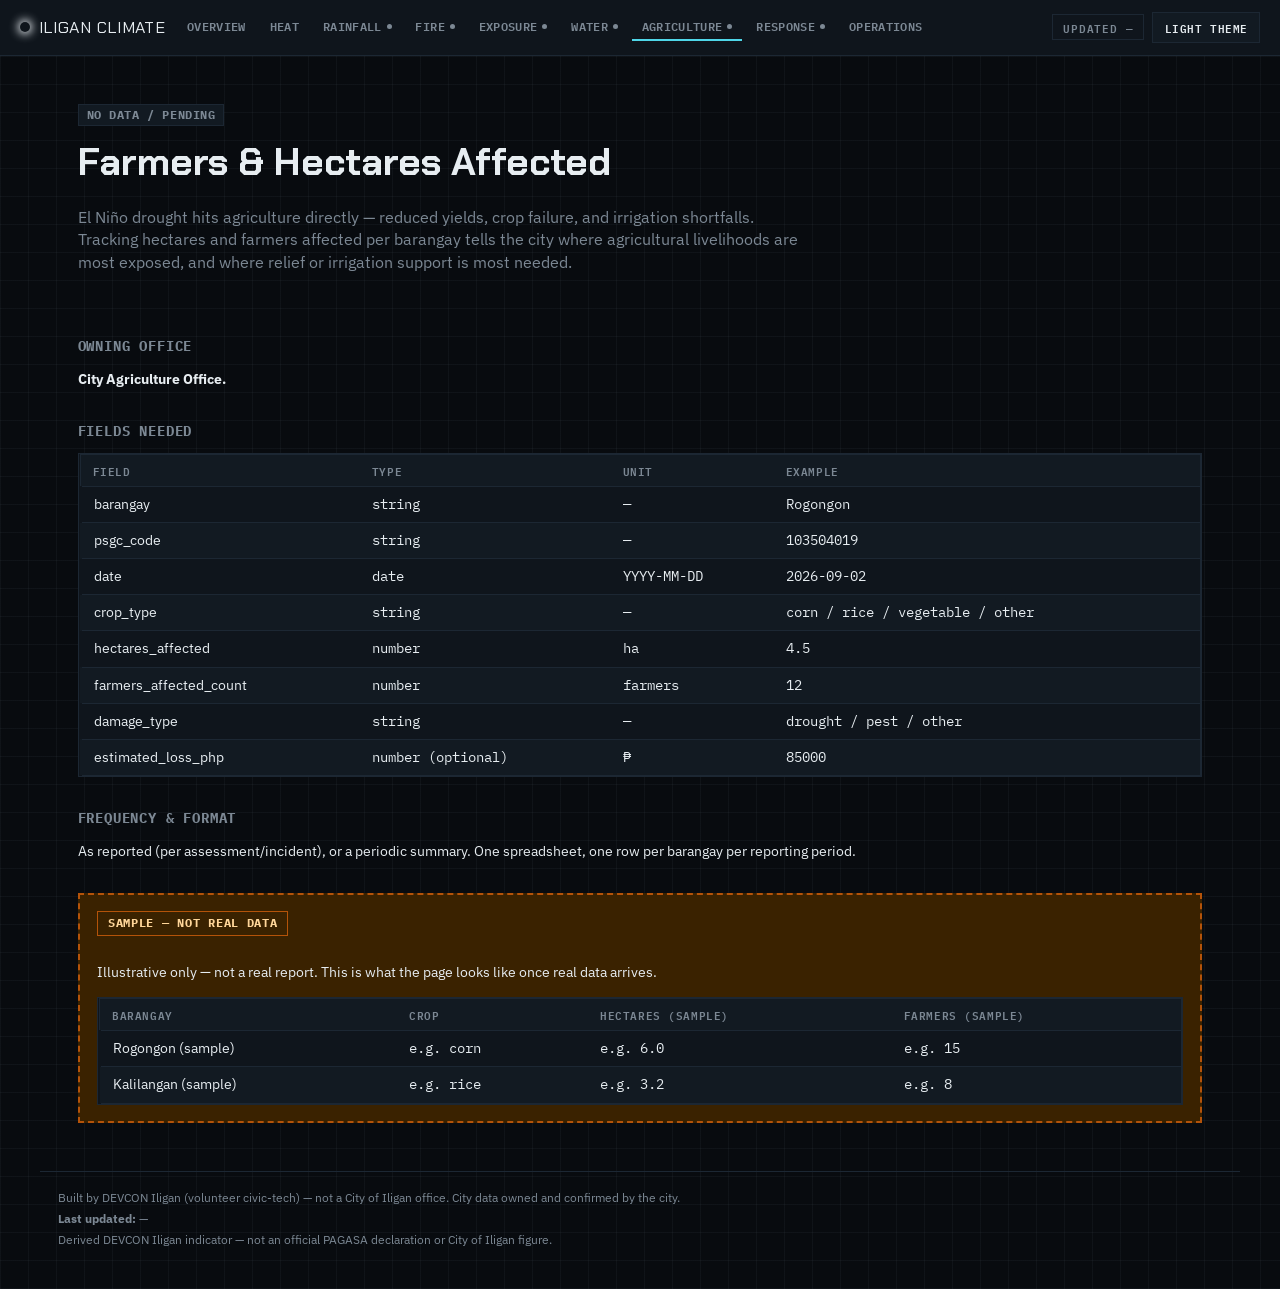
==== src/agri.html @ 676a400f "feat: hub-and-spoke pages, pending pages double as data requests Split the single-page dashboard int" ====
<!DOCTYPE html>
<html lang="en">
<head>
<meta charset="UTF-8">
<meta name="viewport" content="width=device-width, initial-scale=1">
<title>Iligan Farmers &amp; Hectares Affected</title>
<link rel="preconnect" href="https://fonts.googleapis.com">
<link rel="preconnect" href="https://fonts.gstatic.com" crossorigin>
<link href="https://fonts.googleapis.com/css2?family=Chakra+Petch:wght@500;600;700&family=IBM+Plex+Mono:wght@400;500;600&family=IBM+Plex+Sans:wght@400;500;600;700&display=swap" rel="stylesheet">
<link rel="stylesheet" href="styles.css">
</head>
<body>

<header class="landing-header">
  <div class="wordmark"><span class="wordmark-dot" id="wordmark-dot"></span>ILIGAN CLIMATE</div>
  <nav class="site-nav" id="site-nav" aria-label="Indicator pages"></nav>
  <div class="topbar-chips">
    <span class="chip chip-fresh" id="freshness-chip">UPDATED —</span>
    <button type="button" id="theme-toggle" class="icon-btn" aria-label="Switch color theme">
      <span id="theme-toggle-label">Light theme</span>
    </button>
  </div>
</header>

<main>
  <div class="container">

    <section class="pending-hero">
      <span class="pending-tag">NO DATA / PENDING</span>
      <h1>Farmers &amp; Hectares Affected</h1>
      <p>El Niño drought hits agriculture directly — reduced yields, crop failure, and irrigation shortfalls. Tracking hectares and farmers affected per barangay tells the city where agricultural livelihoods are most exposed, and where relief or irrigation support is most needed.</p>
    </section>

    <section class="data-request-section">
      <h2>Owning Office</h2>
      <p><strong>City Agriculture Office.</strong></p>
    </section>

    <section class="data-request-section">
      <h2>Fields Needed</h2>
      <div class="table-wrap"><table class="field-table">
        <thead><tr><th>Field</th><th>Type</th><th>Unit</th><th>Example</th></tr></thead>
        <tbody>
          <tr><td>barangay</td><td>string</td><td>—</td><td>Rogongon</td></tr>
          <tr><td>psgc_code</td><td>string</td><td>—</td><td>103504019</td></tr>
          <tr><td>date</td><td>date</td><td>YYYY-MM-DD</td><td>2026-09-02</td></tr>
          <tr><td>crop_type</td><td>string</td><td>—</td><td>corn / rice / vegetable / other</td></tr>
          <tr><td>hectares_affected</td><td>number</td><td>ha</td><td>4.5</td></tr>
          <tr><td>farmers_affected_count</td><td>number</td><td>farmers</td><td>12</td></tr>
          <tr><td>damage_type</td><td>string</td><td>—</td><td>drought / pest / other</td></tr>
          <tr><td>estimated_loss_php</td><td>number (optional)</td><td>₱</td><td>85000</td></tr>
        </tbody>
      </table></div>
    </section>

    <section class="data-request-section">
      <h2>Frequency &amp; Format</h2>
      <p>As reported (per assessment/incident), or a periodic summary. One spreadsheet, one row per barangay per reporting period.</p>
    </section>

    <section class="data-request-section">
      <div class="sample-block">
        <span class="sample-banner">SAMPLE — NOT REAL DATA</span>
        <p>Illustrative only — not a real report. This is what the page looks like once real data arrives.</p>
        <div class="table-wrap"><table class="field-table">
          <thead><tr><th>Barangay</th><th>Crop</th><th>Hectares (sample)</th><th>Farmers (sample)</th></tr></thead>
          <tbody>
            <tr><td>Rogongon (sample)</td><td>e.g. corn</td><td>e.g. 6.0</td><td>e.g. 15</td></tr>
            <tr><td>Kalilangan (sample)</td><td>e.g. rice</td><td>e.g. 3.2</td><td>e.g. 8</td></tr>
          </tbody>
        </table></div>
      </div>
    </section>

  </div>
</main>

<footer>
  <div class="container" style="padding:0;">
    <p>Built by DEVCON Iligan (volunteer civic-tech) — not a City of Iligan office. City data owned and confirmed by the city.</p>
    <p><strong>Last updated:</strong> <span id="footer-updated">—</span></p>
    <p>Derived DEVCON Iligan indicator — not an official PAGASA declaration or City of Iligan figure.</p>
  </div>
</footer>

<script type="module">
  import { initPendingPage } from './js/pending-boot.js';
  initPendingPage('agri');
</script>

</body>
</html>
---- src/styles.css ----
/* ---------------------------------------------------------------------
   Design tokens. Dark is the authored default (:root). Light overrides
   apply under prefers-color-scheme AND via an explicit [data-theme]
   attribute the toggle button sets, so a manual choice always wins over
   the system preference in either direction.
   The heat band ramp is semantic and constant across both themes — it is
   never used for anything other than a heat index band. --accent (cyan)
   and --accent-amber are interface/peak colors, kept visually distinct
   from the band ramp so neither reads as a severity signal.
--------------------------------------------------------------------- */
:root {
  --bg: #080b0f;
  --surface: #0f151c;
  --surface-2: #121a22;
  --border: #1c2733;
  --text: #e7edf1;
  --text-muted: #7c8894;
  --accent: #4fd6e8;
  --accent-fg: #04141a;
  --accent-amber: #f0b429;
  --accent-amber-fg: #2b1900;
  --focus-ring: #6fe3f0;
  --grid-line: rgba(124, 136, 148, 0.07);

  --stale-bg: #3a2200;
  --stale-fg: #ffd699;
  --stale-border: #b45309;
  --fresh-fg: #7c8894;

  --band-caution-bg: #3e9c8f;
  --band-caution-fg: #04211b;
  --band-extreme-caution-bg: #e0a93b;
  --band-extreme-caution-fg: #3a2400;
  --band-danger-bg: #de6b3c;
  --band-danger-fg: #2a0e00;
  --band-extreme-danger-bg: #c2384a;
  --band-extreme-danger-fg: #ffffff;

  --font-ui: "IBM Plex Sans", -apple-system, "Segoe UI", Roboto, Helvetica, Arial, sans-serif;
  --font-mono: "IBM Plex Mono", "SFMono-Regular", Consolas, "Liberation Mono", Menlo, monospace;
  --font-display: "Chakra Petch", var(--font-ui);

  color-scheme: dark;
}

@media (prefers-color-scheme: light) {
  :root:not([data-theme="dark"]) {
    --bg: #eef2f4;
    --surface: #ffffff;
    --surface-2: #e6ebee;
    --border: #cad3d9;
    --text: #0d1418;
    --text-muted: #4c5860;
    --accent: #0a7a8c;
    --accent-fg: #ffffff;
    --accent-amber: #8a5a00;
    --accent-amber-fg: #ffffff;
    --focus-ring: #0a7a8c;
    --grid-line: rgba(12, 20, 24, 0.05);

    --stale-bg: #fff1d6;
    --stale-fg: #6b3d00;
    --stale-border: #b45309;
    --fresh-fg: #4c5860;

    color-scheme: light;
  }
}

:root[data-theme="light"] {
  --bg: #eef2f4;
  --surface: #ffffff;
  --surface-2: #e6ebee;
  --border: #cad3d9;
  --text: #0d1418;
  --text-muted: #4c5860;
  --accent: #0a7a8c;
  --accent-fg: #ffffff;
  --accent-amber: #8a5a00;
  --accent-amber-fg: #ffffff;
  --focus-ring: #0a7a8c;
  --grid-line: rgba(12, 20, 24, 0.05);

  --stale-bg: #fff1d6;
  --stale-fg: #6b3d00;
  --stale-border: #b45309;
  --fresh-fg: #4c5860;

  color-scheme: light;
}

:root[data-theme="dark"] {
  --bg: #080b0f;
  --surface: #0f151c;
  --surface-2: #121a22;
  --border: #1c2733;
  --text: #e7edf1;
  --text-muted: #7c8894;
  --accent: #4fd6e8;
  --accent-fg: #04141a;
  --accent-amber: #f0b429;
  --accent-amber-fg: #2b1900;
  --focus-ring: #6fe3f0;
  --grid-line: rgba(124, 136, 148, 0.07);

  --stale-bg: #3a2200;
  --stale-fg: #ffd699;
  --stale-border: #b45309;
  --fresh-fg: #7c8894;

  color-scheme: dark;
}

@media (prefers-reduced-motion: reduce) {
  *, *::before, *::after {
    animation-duration: 0.001ms !important;
    animation-iteration-count: 1 !important;
    transition-duration: 0.001ms !important;
    scroll-behavior: auto !important;
  }
}

* { box-sizing: border-box; }

html, body {
  overflow-x: hidden;
  max-width: 100%;
}

body {
  margin: 0;
  background:
    linear-gradient(var(--grid-line) 1px, transparent 1px),
    linear-gradient(90deg, var(--grid-line) 1px, transparent 1px),
    var(--bg);
  background-size: 28px 28px, 28px 28px, auto;
  color: var(--text);
  font-family: var(--font-ui);
  line-height: 1.4;
  font-size: 14px;
}

p, li { font-family: var(--font-ui); }

:focus-visible {
  outline: 2px solid var(--focus-ring);
  outline-offset: 2px;
}

.visually-hidden {
  position: absolute;
  width: 1px; height: 1px;
  overflow: hidden;
  clip: rect(0 0 0 0);
  white-space: nowrap;
}

/* ---------------------------------------------------------------------
   Corner-tick panel treatment — hairline rule + small L-brackets instead
   of a filled card border. Sharp corners throughout.
--------------------------------------------------------------------- */
.panel {
  position: relative;
  margin-bottom: 1.1rem;
  padding-top: 0.7rem;
  border-top: 1px solid var(--border);
}
.panel::before, .panel::after {
  content: '';
  position: absolute;
  top: -1px;
  width: 9px;
  height: 9px;
  border: 1px solid var(--accent);
  opacity: 0.5;
  pointer-events: none;
}
.panel::before { left: -1px; border-width: 1px 0 0 1px; }
.panel::after { right: -1px; border-width: 1px 1px 0 0; }

/* ---------------------------------------------------------------------
   Header
--------------------------------------------------------------------- */
.topbar {
  display: flex;
  flex-wrap: wrap;
  align-items: center;
  justify-content: space-between;
  gap: 0.6rem;
  background: var(--surface);
  border-bottom: 1px solid var(--border);
  padding: 0.65rem 1.1rem;
  position: sticky;
  top: 0;
  z-index: 30;
}

.brand {
  margin: 0;
  font-family: var(--font-mono);
  font-size: 0.95rem;
  font-weight: 600;
  letter-spacing: 0.02em;
  text-transform: uppercase;
}

.topbar-chips {
  display: flex;
  align-items: center;
  gap: 0.5rem;
  flex-wrap: wrap;
}

.chip {
  display: inline-flex;
  align-items: center;
  gap: 0.35rem;
  padding: 0.28rem 0.6rem;
  font-size: 0.68rem;
  font-weight: 600;
  letter-spacing: 0.08em;
  text-transform: uppercase;
  white-space: nowrap;
  font-family: var(--font-mono);
  border: 1px solid var(--border);
}

.chip-outline { background: transparent; color: var(--text-muted); }
.chip-fresh { background: transparent; color: var(--fresh-fg); }
.chip-stale { background: var(--stale-bg); border-color: var(--stale-border); color: var(--stale-fg); }

.chip-peak {
  background: transparent;
  border-color: var(--accent-amber);
  color: var(--accent-amber);
}
.chip-peak.is-passed { color: var(--text-muted); border-color: var(--border); }

.icon-btn {
  background: var(--surface-2);
  border: 1px solid var(--border);
  color: var(--text);
  padding: 0.3rem 0.7rem;
  font-family: var(--font-mono);
  font-size: 0.7rem;
  font-weight: 600;
  letter-spacing: 0.05em;
  text-transform: uppercase;
  cursor: pointer;
}
.icon-btn:hover { border-color: var(--accent); color: var(--accent); }

/* ---------------------------------------------------------------------
   Layout
--------------------------------------------------------------------- */
main {
  max-width: 1200px;
  margin: 0 auto;
  padding: 1rem 1.1rem;
}

/* The public landing page's <main id="app"> must NOT inherit the ops-view
   max-width above — its sections manage their own containment (.container
   for most content, deliberately unconstrained for the hero and map so
   they can go full-bleed). #app's ID specificity wins over the bare
   element selector regardless of source order. */
#app {
  max-width: none;
  margin: 0;
  padding: 0;
}

.panel-title {
  font-family: var(--font-mono);
  font-size: 0.75rem;
  text-transform: uppercase;
  letter-spacing: 0.08em;
  color: var(--text-muted);
  margin: 0 0 0.5rem;
  font-weight: 600;
}

.panel-subtitle {
  margin: -0.2rem 0 0.6rem;
  color: var(--text-muted);
  font-size: 0.82rem;
}

.panel-header-row {
  display: flex;
  align-items: baseline;
  justify-content: space-between;
  flex-wrap: wrap;
  gap: 0.5rem;
}

/* ---------------------------------------------------------------------
   ESG scorecard
--------------------------------------------------------------------- */
.scorecard {
  display: grid;
  grid-template-columns: repeat(auto-fit, minmax(250px, 1fr));
  gap: 0;
  border-left: 1px solid var(--border);
}

.tile {
  background: var(--surface);
  border-right: 1px solid var(--border);
  border-bottom: 1px solid var(--border);
  border-left: 2px solid var(--accent);
  padding: 0.85rem 0.95rem;
}
.tile.tile-pending { border-left-color: var(--border); }

.tile h3 {
  margin: 0 0 0.35rem;
  font-family: var(--font-mono);
  font-size: 0.78rem;
  text-transform: uppercase;
  letter-spacing: 0.06em;
  font-weight: 600;
  color: var(--text-muted);
}

.metric {
  font-family: var(--font-mono);
  font-variant-numeric: tabular-nums;
  font-size: 1.5rem;
  font-weight: 600;
  margin: 0.05rem 0;
}

.metric-detail {
  font-size: 0.78rem;
  color: var(--text-muted);
  margin-bottom: 0.4rem;
}

.pending-list {
  margin: 0.45rem 0 0;
  padding-left: 1rem;
  font-size: 0.8rem;
}
.pending-list li { margin-bottom: 0.5rem; }

.pending-tag {
  display: inline-block;
  background: var(--surface-2);
  color: var(--text-muted);
  border: 1px solid var(--border);
  padding: 0.03rem 0.35rem;
  font-weight: 700;
  font-size: 0.64rem;
  font-family: var(--font-mono);
  letter-spacing: 0.05em;
  text-transform: uppercase;
}

.owner { font-size: 0.74rem; color: var(--text-muted); }

/* ---------------------------------------------------------------------
   Hero
--------------------------------------------------------------------- */
.hero {
  background: var(--surface);
  border: 1px solid var(--border);
  padding: 0.9rem 1.1rem;
  display: flex;
  flex-wrap: wrap;
  align-items: center;
  gap: 1.3rem;
  box-shadow: 0 0 0 1px rgba(79, 214, 232, 0.08), 0 0 26px rgba(79, 214, 232, 0.07);
}

.hero-label {
  font-family: var(--font-mono);
  font-size: 0.66rem;
  text-transform: uppercase;
  letter-spacing: 0.08em;
  color: var(--text-muted);
  margin-bottom: 0.15rem;
}

.hero-names {
  font-family: var(--font-mono);
  font-size: 1.05rem;
  font-weight: 600;
  max-width: 30rem;
}

.hero-value {
  font-family: var(--font-mono);
  font-variant-numeric: tabular-nums;
  font-size: 2rem;
  font-weight: 600;
  color: var(--accent);
}

.hero-time {
  font-family: var(--font-mono);
  font-variant-numeric: tabular-nums;
  font-size: 0.85rem;
  color: var(--text-muted);
}

.viewing-banner {
  display: flex;
  align-items: center;
  gap: 0.6rem;
  flex-wrap: wrap;
  background: var(--surface-2);
  border: 1px solid var(--accent);
  padding: 0.4rem 0.7rem;
  margin-bottom: 0.6rem;
  font-family: var(--font-mono);
  font-size: 0.75rem;
  letter-spacing: 0.04em;
  color: var(--accent);
}
.viewing-banner[hidden] { display: none; }
.viewing-banner button {
  background: var(--accent);
  color: var(--accent-fg);
  border: none;
  padding: 0.2rem 0.55rem;
  font-family: var(--font-mono);
  font-size: 0.7rem;
  font-weight: 700;
  letter-spacing: 0.05em;
  text-transform: uppercase;
  cursor: pointer;
}

/* ---------------------------------------------------------------------
   Band badges — color + text always together
--------------------------------------------------------------------- */
.band-badge {
  display: inline-block;
  padding: 0.12rem 0.5rem;
  font-weight: 700;
  font-size: 0.68rem;
  font-family: var(--font-mono);
  letter-spacing: 0.03em;
  white-space: nowrap;
}
.band-caution { background: var(--band-caution-bg); color: var(--band-caution-fg); }
.band-extreme-caution { background: var(--band-extreme-caution-bg); color: var(--band-extreme-caution-fg); }
.band-danger { background: var(--band-danger-bg); color: var(--band-danger-fg); }
.band-extreme-danger { background: var(--band-extreme-danger-bg); color: var(--band-extreme-danger-fg); }

@keyframes band-pulse {
  0%, 100% { box-shadow: 0 0 0 0 rgba(222, 107, 60, 0.55); }
  50% { box-shadow: 0 0 0 4px rgba(222, 107, 60, 0); }
}
.band-badge.band-danger.is-pulsing { animation: band-pulse 1.8s ease-in-out infinite; }
.band-badge.band-extreme-danger.is-pulsing {
  animation: band-pulse 1.8s ease-in-out infinite;
  box-shadow: 0 0 0 0 rgba(194, 56, 74, 0.6);
}

/* ---------------------------------------------------------------------
   Scrubber
--------------------------------------------------------------------- */
.scrubber {
  display: flex;
  align-items: center;
  gap: 0.7rem;
  margin-top: 0.7rem;
  font-family: var(--font-mono);
}
.scrubber-play {
  background: var(--surface-2);
  border: 1px solid var(--border);
  color: var(--text);
  width: 2rem;
  height: 2rem;
  flex: none;
  cursor: pointer;
  font-size: 0.85rem;
  line-height: 1;
}
.scrubber-play:hover { border-color: var(--accent); color: var(--accent); }

.scrubber-track {
  flex: 1;
  position: relative;
}

.scrubber input[type="range"] {
  width: 100%;
  appearance: none;
  -webkit-appearance: none;
  height: 1.4rem;
  background: transparent;
  cursor: pointer;
  margin: 0;
}
.scrubber input[type="range"]::-webkit-slider-runnable-track {
  height: 3px;
  background: var(--border);
}
.scrubber input[type="range"]::-webkit-slider-thumb {
  -webkit-appearance: none;
  width: 12px;
  height: 16px;
  background: var(--accent);
  border: none;
  margin-top: -6.5px;
}
.scrubber input[type="range"]::-moz-range-track {
  height: 3px;
  background: var(--border);
}
.scrubber input[type="range"]::-moz-range-thumb {
  width: 12px;
  height: 16px;
  background: var(--accent);
  border: none;
  border-radius: 0;
}

.scrubber-ticks {
  display: flex;
  justify-content: space-between;
  font-size: 0.62rem;
  color: var(--text-muted);
  margin-top: 0.1rem;
  padding: 0 2px;
}

.scrubber-readout {
  flex: none;
  min-width: 6.5rem;
  text-align: right;
  font-size: 0.85rem;
  font-weight: 600;
}

/* ---------------------------------------------------------------------
   Charts
--------------------------------------------------------------------- */
.chart-wrap {
  background: var(--surface);
  border: 1px solid var(--border);
  padding: 0.9rem;
  height: 300px;
  position: relative;
}
.chart-wrap-tall { height: 340px; }
.chart-wrap-strip { height: 82px; }

.segmented {
  display: inline-flex;
  border: 1px solid var(--border);
}
.segmented-btn {
  background: var(--surface);
  color: var(--text-muted);
  border: none;
  padding: 0.28rem 0.7rem;
  font-family: var(--font-mono);
  font-size: 0.72rem;
  font-weight: 600;
  letter-spacing: 0.04em;
  text-transform: uppercase;
  cursor: pointer;
}
.segmented-btn + .segmented-btn { border-left: 1px solid var(--border); }
.segmented-btn.is-active { background: var(--accent); color: var(--accent-fg); }

/* ---------------------------------------------------------------------
   Map
--------------------------------------------------------------------- */
.map-wrap {
  background: var(--surface);
  border: 1px solid var(--border);
  height: 420px;
  position: relative;
}
#map { width: 100%; height: 100%; }
.map-touch-hint {
  position: absolute;
  inset: 0;
  z-index: 500;
  background: rgba(8, 11, 15, 0.35);
  color: #fff;
  display: flex;
  align-items: center;
  justify-content: center;
  font-family: var(--font-mono);
  font-size: 0.8rem;
  letter-spacing: 0.05em;
  text-transform: uppercase;
}

.map-legend {
  display: flex;
  flex-wrap: wrap;
  gap: 0.9rem;
  margin-top: 0.5rem;
  font-family: var(--font-mono);
  font-size: 0.72rem;
  color: var(--text-muted);
}
.map-legend-item { display: inline-flex; align-items: center; gap: 0.35rem; }
.map-legend-swatch {
  width: 10px; height: 10px;
  border-radius: 50%;
  display: inline-block;
  flex: none;
}
.map-legend-swatch.low-confidence {
  background: transparent;
  border: 1.5px dashed currentColor;
}

/* ---------------------------------------------------------------------
   Table
--------------------------------------------------------------------- */
.table-wrap {
  background: var(--surface);
  border: 1px solid var(--border);
  overflow-x: auto;
}

table {
  width: 100%;
  border-collapse: collapse;
  font-size: 0.8rem;
  min-width: 660px;
}

thead th {
  position: sticky;
  top: 0;
  background: var(--surface-2);
  color: var(--text);
  text-align: left;
  padding: 0.5rem 0.65rem;
  font-family: var(--font-mono);
  font-weight: 600;
  font-size: 0.72rem;
  text-transform: uppercase;
  letter-spacing: 0.06em;
  white-space: nowrap;
  border-bottom: 1px solid var(--border);
}
thead th[data-sort] { cursor: pointer; user-select: none; }
thead th[data-sort]:hover { color: var(--accent); }

tbody td {
  padding: 0.4rem 0.65rem;
  border-bottom: 1px solid var(--border);
  vertical-align: middle;
  cursor: pointer;
}
tbody tr:nth-child(even) { background: var(--surface-2); }
tbody tr:hover, tbody tr.is-highlighted { background: rgba(79, 214, 232, 0.08); }

tbody tr { border-left: 3px solid transparent; }
tbody tr.row-caution { border-left-color: var(--band-caution-bg); }
tbody tr.row-extreme-caution { border-left-color: var(--band-extreme-caution-bg); }
tbody tr.row-danger { border-left-color: var(--band-danger-bg); }
tbody tr.row-extreme-danger { border-left-color: var(--band-extreme-danger-bg); }

.rank-cell, .value-cell, .peak-time-cell {
  font-family: var(--font-mono);
  font-variant-numeric: tabular-nums;
}
.rank-cell { color: var(--text-muted); width: 2.8rem; }
.value-cell { font-weight: 600; }

.sparkline { display: block; color: var(--accent); }

.table-note {
  font-size: 0.76rem;
  color: var(--text-muted);
  margin: 0.5rem 0.1rem 0;
}

/* ---------------------------------------------------------------------
   Barangay detail drawer
--------------------------------------------------------------------- */
.drawer-backdrop {
  position: fixed;
  inset: 0;
  background: rgba(4, 6, 8, 0.55);
  z-index: 90;
  opacity: 0;
  pointer-events: none;
  transition: opacity 0.18s ease;
}
.drawer-backdrop.is-open { opacity: 1; pointer-events: auto; }

.drawer {
  position: fixed;
  top: 0; right: 0; bottom: 0;
  width: min(420px, 100vw);
  background: var(--surface);
  border-left: 1px solid var(--border);
  z-index: 91;
  transform: translateX(100%);
  transition: transform 0.2s ease;
  overflow-y: auto;
  padding: 1rem 1.1rem 2rem;
}
.drawer.is-open { transform: translateX(0); }

.drawer-close {
  position: absolute;
  top: 0.8rem; right: 0.9rem;
  background: var(--surface-2);
  border: 1px solid var(--border);
  color: var(--text);
  width: 1.8rem; height: 1.8rem;
  font-family: var(--font-mono);
  cursor: pointer;
}
.drawer-close:hover { border-color: var(--accent); color: var(--accent); }

.drawer h2 {
  font-family: var(--font-mono);
  font-size: 1.1rem;
  margin: 0 2rem 0.2rem 0;
  text-transform: uppercase;
  letter-spacing: 0.03em;
}

.drawer-section { margin-top: 1rem; padding-top: 0.8rem; border-top: 1px solid var(--border); }
.drawer-section h3 {
  font-family: var(--font-mono);
  font-size: 0.7rem;
  text-transform: uppercase;
  letter-spacing: 0.07em;
  color: var(--text-muted);
  margin: 0 0 0.5rem;
}

.drawer-kv { display: grid; grid-template-columns: auto 1fr; gap: 0.25rem 0.8rem; font-size: 0.82rem; }
.drawer-kv dt { color: var(--text-muted); font-family: var(--font-mono); font-size: 0.72rem; text-transform: uppercase; letter-spacing: 0.04em; }
.drawer-kv dd { margin: 0; font-family: var(--font-mono); }

.drawer-chart-wrap { height: 160px; position: relative; }

.band-timeline {
  display: flex;
  height: 22px;
  border: 1px solid var(--border);
}
.band-timeline-seg { flex: 1; }

.drawer-owed-list { margin: 0; padding-left: 1.1rem; font-size: 0.8rem; }
.drawer-owed-list li { margin-bottom: 0.5rem; }

.confidence-low { color: var(--accent-amber); font-weight: 600; }

/* ---------------------------------------------------------------------
   Footer / load state
--------------------------------------------------------------------- */
footer {
  max-width: 1200px;
  margin: 0 auto;
  padding: 0.9rem 1.1rem 2.2rem;
  font-size: 0.74rem;
  color: var(--text-muted);
  border-top: 1px solid var(--border);
  font-family: var(--font-mono);
}
footer p { margin: 0.28rem 0; }
footer a { color: var(--accent); }

.load-state {
  max-width: 1200px;
  margin: 2rem auto;
  padding: 1rem 1.1rem;
  font-weight: 600;
  font-family: var(--font-mono);
}
.load-state.error {
  background: var(--stale-bg);
  color: var(--stale-fg);
  border: 1px solid var(--stale-border);
  margin: 1rem 1.1rem;
}

/* ---------------------------------------------------------------------
   Entrance choreography — visible resting state by default; JS adds
   .is-in to stagger a brief reveal. If JS never runs, everything is
   already fully visible (opacity: 1 is the base, non-animated state).
--------------------------------------------------------------------- */
.stagger {
  opacity: 1;
  transform: none;
}
.stagger.will-enter {
  opacity: 0.001;
  transform: translateY(6px);
}
.stagger.will-enter.is-in {
  animation: stagger-in 0.32s ease-out forwards;
}
@keyframes stagger-in {
  from { opacity: 0.001; transform: translateY(6px); }
  to { opacity: 1; transform: translateY(0); }
}

/* ---------------------------------------------------------------------
   Responsive (ops view)
--------------------------------------------------------------------- */
@media (max-width: 640px) {
  .brand { font-size: 0.82rem; }
  .hero-value { font-size: 1.6rem; }
  .chart-wrap { height: 250px; padding: 0.65rem; }
  .chart-wrap-tall { height: 280px; }
  .map-wrap { height: 280px; }
  table { font-size: 0.74rem; }
  thead th, tbody td { padding: 0.35rem 0.45rem; }
  .drawer { width: 100vw; }

  .chip { white-space: normal; text-align: center; }
  .topbar-chips { width: 100%; }
}

/* =======================================================================
   PUBLIC LANDING PAGE (src/index.html)
   Full-bleed is reserved for the hero and the map — every other section's
   content sits in .container, capped so nothing else spans the raw
   browser width.
======================================================================= */
.container {
  max-width: 1280px;
  margin: 0 auto;
  padding: 0 1.25rem;
}

.landing-header {
  display: flex;
  align-items: center;
  justify-content: space-between;
  gap: 0.75rem;
  padding: 0.75rem 1.25rem;
  position: sticky;
  top: 0;
  z-index: 30;
  background: var(--surface);
  border-bottom: 1px solid var(--border);
  flex-wrap: wrap;
}

/* ---------------------------------------------------------------------
   Shared site nav — one list (chrome.js NAV_ITEMS), current page marked,
   pending pages carry a muted dot so nobody clicks expecting data.
--------------------------------------------------------------------- */
.site-nav {
  display: flex;
  align-items: center;
  gap: 0.3rem;
  overflow-x: auto;
  flex: 1 1 auto;
  min-width: 0;
  scrollbar-width: thin;
}
.nav-link {
  display: inline-flex;
  align-items: center;
  gap: 0.3rem;
  padding: 0.3rem 0.6rem;
  font-family: var(--font-mono);
  font-size: 0.72rem;
  font-weight: 600;
  letter-spacing: 0.03em;
  text-transform: uppercase;
  color: var(--text-muted);
  text-decoration: none;
  white-space: nowrap;
  border-bottom: 2px solid transparent;
}
.nav-link:hover { color: var(--text); }
.nav-link.is-active { color: var(--accent); border-bottom-color: var(--accent); }
.nav-link.is-pending { color: var(--text-muted); }
.nav-pending-dot {
  width: 5px; height: 5px;
  border-radius: 50%;
  background: var(--text-muted);
  display: inline-block;
}

.wordmark {
  display: flex;
  align-items: center;
  gap: 0.55rem;
  font-family: var(--font-display);
  font-size: 1.05rem;
  letter-spacing: 0.04em;
  text-transform: uppercase;
  color: var(--text);
}
.wordmark-dot {
  width: 10px; height: 10px;
  border-radius: 50%;
  flex: none;
  box-shadow: 0 0 10px 2px currentColor;
}
.wordmark-dot.band-caution { color: var(--band-caution-bg); background: var(--band-caution-bg); }
.wordmark-dot.band-extreme-caution { color: var(--band-extreme-caution-bg); background: var(--band-extreme-caution-bg); }
.wordmark-dot.band-danger { color: var(--band-danger-bg); background: var(--band-danger-bg); }
.wordmark-dot.band-extreme-danger { color: var(--band-extreme-danger-bg); background: var(--band-extreme-danger-bg); }

.landing-header .topbar-chips { gap: 0.5rem; }

/* -----------------------------------------------------------------------
   Hero
----------------------------------------------------------------------- */
.landing-hero {
  position: relative;
  min-height: 85vh;
  display: flex;
  flex-direction: column;
  align-items: center;
  justify-content: center;
  text-align: center;
  overflow: hidden;
  padding: 2rem 1.25rem 3rem;
  isolation: isolate;
}

.hero-gradient {
  position: absolute;
  inset: -20%;
  z-index: -1;
  background:
    radial-gradient(45% 55% at 30% 25%, var(--hero-c1, #7a3d00) 0%, transparent 70%),
    radial-gradient(55% 65% at 75% 70%, var(--hero-c2, #4a0e12) 0%, transparent 70%),
    var(--bg);
  opacity: 0.55;
  animation: hero-drift 22s ease-in-out infinite alternate;
}
@keyframes hero-drift {
  from { transform: scale(1) translate(0, 0) rotate(0deg); }
  to { transform: scale(1.08) translate(-2%, 2%) rotate(4deg); }
}

.hero-eyebrow {
  font-family: var(--font-mono);
  font-size: 0.78rem;
  letter-spacing: 0.22em;
  text-transform: uppercase;
  color: var(--text-muted);
  margin-bottom: 0.75rem;
}

.hero-number {
  font-family: var(--font-mono);
  font-variant-numeric: tabular-nums;
  font-weight: 600;
  font-size: clamp(4.5rem, 15vw, 10rem);
  line-height: 1;
  color: var(--text);
  text-shadow: 0 0 40px rgba(240, 180, 41, 0.25);
}

.hero-band-pill {
  margin-top: 1rem;
  display: inline-flex;
  align-items: center;
  padding: 0.4rem 1.1rem;
  font-family: var(--font-mono);
  font-size: 0.9rem;
  font-weight: 700;
  letter-spacing: 0.05em;
  border-radius: 999px;
}

.hero-sentence {
  margin-top: 1.4rem;
  max-width: 42rem;
  font-family: var(--font-ui);
  font-size: clamp(1rem, 2.2vw, 1.25rem);
  color: var(--text);
  line-height: 1.5;
}

/* Nineteen names as a paragraph killed the hero's drama — the sentence
   leads, names sit behind a native <details> disclosure so they stay in
   the DOM (and in the accessibility tree) even while visually collapsed. */
.hero-tie-list {
  margin-top: 0.6rem;
  max-width: 42rem;
}
.hero-tie-list summary {
  cursor: pointer;
  color: var(--accent);
  font-family: var(--font-mono);
  font-size: 0.82rem;
  letter-spacing: 0.03em;
  list-style: none;
}
.hero-tie-list summary::-webkit-details-marker { display: none; }
.hero-tie-list summary::before { content: '▸ '; }
.hero-tie-list[open] summary::before { content: '▾ '; }
.hero-tie-chips {
  display: flex;
  flex-wrap: wrap;
  justify-content: center;
  gap: 0.4rem;
  margin-top: 0.6rem;
}

.hero-peak {
  margin-top: 1.6rem;
  font-family: var(--font-display);
  font-size: clamp(1.3rem, 3vw, 1.9rem);
  letter-spacing: 0.03em;
  color: var(--accent-amber);
}
.hero-peak-detail {
  font-family: var(--font-mono);
  font-size: 0.85rem;
  color: var(--text-muted);
  margin-top: 0.3rem;
}

.hero-scroll-cue {
  position: absolute;
  bottom: 1.5rem;
  left: 50%;
  transform: translateX(-50%);
  color: var(--text-muted);
  font-size: 1.3rem;
  animation: hero-bounce 1.8s ease-in-out infinite;
}
@keyframes hero-bounce {
  0%, 100% { transform: translate(-50%, 0); }
  50% { transform: translate(-50%, 6px); }
}

.hero-derived-chip {
  position: absolute;
  top: 1.1rem;
  right: 1.25rem;
  z-index: 2;
}

/* -----------------------------------------------------------------------
   Section scaffolding
----------------------------------------------------------------------- */
.landing-section {
  padding: 3.5rem 0;
  position: relative;
}
.landing-section.tint-e { background: linear-gradient(180deg, rgba(79, 214, 232, 0.05), transparent 60%); }
.landing-section.tint-warn { background: linear-gradient(180deg, rgba(240, 180, 41, 0.06), transparent 60%); }

.section-heading {
  font-family: var(--font-display);
  font-size: clamp(1.4rem, 3vw, 2rem);
  letter-spacing: 0.01em;
  margin: 0 0 0.5rem;
}
.section-lede {
  font-family: var(--font-ui);
  font-size: 1.05rem;
  color: var(--text-muted);
  max-width: 46rem;
  margin: 0 0 1.75rem;
}

.reveal {
  opacity: 1;
  transform: none;
}
.reveal.will-reveal {
  opacity: 0.001;
  transform: translateY(16px);
}
.reveal.will-reveal.is-revealed {
  animation: stagger-in 0.5s ease-out forwards;
}

/* -----------------------------------------------------------------------
   Heat tier cards — one card per distinct heat-index value, not an
   arbitrary "top 5 barangays" (with today's real ties, five alphabetical
   picks from one 40.0°C tier of 19 looked broken — five identical cards).
----------------------------------------------------------------------- */
.tier-cards {
  display: grid;
  grid-template-columns: repeat(auto-fit, minmax(220px, 1fr));
  gap: 1rem;
}

.tier-card {
  position: relative;
  overflow: hidden;
  border: 1px solid var(--border);
  border-top: 3px solid var(--card-band, var(--accent));
  background: linear-gradient(160deg, color-mix(in srgb, var(--card-band, var(--accent)) 14%, var(--surface)), var(--surface) 60%);
  padding: 1.1rem 1rem;
}

.tier-card-value {
  font-family: var(--font-mono);
  font-variant-numeric: tabular-nums;
  font-size: 1.8rem;
  font-weight: 600;
}

.tier-card-count {
  font-family: var(--font-ui);
  font-size: 0.85rem;
  color: var(--text-muted);
  margin: 0.15rem 0 0.4rem;
}

.tier-count-bar {
  height: 5px;
  background: var(--border);
  margin-bottom: 0.6rem;
  overflow: hidden;
}
.tier-count-bar-fill { height: 100%; background: var(--card-band, var(--accent)); }

.tier-card-spark { margin: 0.4rem 0; color: var(--card-band, var(--accent)); }

.tier-chips {
  display: flex;
  flex-wrap: wrap;
  gap: 0.35rem;
  margin-top: 0.6rem;
}
.tier-chip {
  background: var(--surface-2);
  border: 1px solid var(--border);
  color: var(--text);
  font-family: var(--font-mono);
  font-size: 0.68rem;
  padding: 0.15rem 0.45rem;
  cursor: pointer;
}
.tier-chip:hover { border-color: var(--card-band, var(--accent)); color: var(--card-band, var(--accent)); }
.tier-chip-more {
  background: transparent;
  border: 1px dashed var(--border);
  color: var(--text-muted);
  font-family: var(--font-mono);
  font-size: 0.68rem;
  padding: 0.15rem 0.45rem;
  cursor: pointer;
}

/* -----------------------------------------------------------------------
   Full-bleed map section
----------------------------------------------------------------------- */
.map-section {
  position: relative;
  padding: 0;
}
.map-section-heading {
  position: absolute;
  top: 1.5rem;
  left: 50%;
  transform: translateX(-50%);
  /* Must clear every Leaflet internal pane (tile 200, overlay 400, shadow
     500, marker 600, tooltip 650, popup 700) with room to spare, not just
     tie the overlay pane — a tie resolves by DOM order, and Leaflet's
     panes are added to the map container after this heading exists,
     burying it regardless of this element coming first in markup. */
  z-index: 1000;
  text-align: center;
  background: color-mix(in srgb, var(--surface) 78%, transparent);
  border: 1px solid var(--border);
  padding: 0.6rem 1.4rem;
  pointer-events: none;
}
.map-section-heading .section-heading { margin: 0; }

.map-fullbleed { width: 100%; height: 78vh; min-height: 420px; position: relative; }
#public-map { width: 100%; height: 100%; }

.map-glow-marker { filter: drop-shadow(0 0 6px currentColor); }
@keyframes marker-pulse {
  0%, 100% { opacity: 1; }
  50% { opacity: 0.55; }
}
.pulse-marker path { animation: marker-pulse 2.6s ease-in-out infinite; }

.public-scrubber-wrap {
  position: absolute;
  left: 50%;
  bottom: 1.25rem;
  transform: translateX(-50%);
  width: min(720px, 92%);
  background: color-mix(in srgb, var(--surface) 85%, transparent);
  border: 1px solid var(--border);
  padding: 0.8rem 1.1rem;
  z-index: 1000;
}

/* -----------------------------------------------------------------------
   Elevation story
----------------------------------------------------------------------- */
.story-headline {
  font-family: var(--font-ui);
  font-size: clamp(1.1rem, 2.4vw, 1.4rem);
  font-weight: 600;
  max-width: 42rem;
  margin: 0 0 1.5rem;
  line-height: 1.5;
}

/* -----------------------------------------------------------------------
   ESG reframe ("what we still don't know")
----------------------------------------------------------------------- */
.reframe-columns {
  display: grid;
  grid-template-columns: repeat(3, 1fr);
  gap: 1.25rem;
}
.reframe-col {
  border: 1px solid var(--border);
  border-top: 3px solid var(--col-accent, var(--border));
  background: var(--surface);
  padding: 1.1rem 1.2rem;
}
.reframe-col-head {
  display: flex;
  align-items: center;
  gap: 0.55rem;
  margin-bottom: 0.7rem;
}
.reframe-col-head .icon { color: var(--col-accent, var(--text)); width: 22px; height: 22px; flex: none; }
.reframe-col-head h3 {
  margin: 0;
  font-family: var(--font-mono);
  font-size: 0.85rem;
  text-transform: uppercase;
  letter-spacing: 0.06em;
}
.reframe-metric-row {
  display: flex;
  align-items: baseline;
  gap: 0.5rem;
}
.reframe-live-metric {
  font-family: var(--font-mono);
  font-variant-numeric: tabular-nums;
  font-size: 1.6rem;
  font-weight: 600;
  color: var(--accent);
}
.live-pill {
  background: var(--accent);
  color: var(--accent-fg);
  font-family: var(--font-mono);
  font-size: 0.6rem;
  font-weight: 700;
  letter-spacing: 0.06em;
  padding: 0.14rem 0.42rem;
  border-radius: 999px;
  align-self: center;
}
.reframe-metric-label {
  font-family: var(--font-mono);
  font-size: 0.72rem;
  text-transform: uppercase;
  letter-spacing: 0.05em;
  color: var(--text-muted);
  margin-bottom: 0.6rem;
}
.reframe-item { display: flex; align-items: flex-start; gap: 0.5rem; margin-bottom: 0.7rem; font-size: 0.85rem; }
.reframe-item .icon { width: 18px; height: 18px; flex: none; margin-top: 0.1rem; color: var(--text-muted); }
.reframe-item .owner { display: block; color: var(--text-muted); font-size: 0.76rem; }

/* -----------------------------------------------------------------------
   Landing footer link + icon utility
----------------------------------------------------------------------- */
.icon { width: 20px; height: 20px; display: inline-block; vertical-align: middle; }

.ops-link {
  display: inline-flex;
  align-items: center;
  gap: 0.3rem;
  font-family: var(--font-mono);
  font-size: 0.75rem;
  letter-spacing: 0.05em;
  color: var(--accent);
  text-transform: uppercase;
}

/* -----------------------------------------------------------------------
   Overview indicator cards
----------------------------------------------------------------------- */
.indicator-cards {
  display: grid;
  grid-template-columns: repeat(auto-fit, minmax(260px, 1fr));
  gap: 1rem;
}
.indicator-card {
  display: block;
  border: 1px solid var(--border);
  border-left: 3px solid var(--card-band, var(--border));
  background: var(--surface);
  padding: 1rem 1.1rem;
  text-decoration: none;
  color: var(--text);
  transition: transform 0.15s ease, box-shadow 0.15s ease;
}
.indicator-card:hover, .indicator-card:focus-visible {
  transform: translateY(-2px);
  box-shadow: 0 8px 20px -10px rgba(0, 0, 0, 0.4);
}
.indicator-card-head {
  display: flex;
  align-items: center;
  gap: 0.5rem;
  margin-bottom: 0.5rem;
}
.indicator-card-head .icon { width: 20px; height: 20px; color: var(--card-band, var(--text-muted)); flex: none; }
.indicator-card-name {
  font-family: var(--font-ui);
  font-weight: 700;
  font-size: 0.95rem;
}
.indicator-card-value {
  font-family: var(--font-mono);
  font-variant-numeric: tabular-nums;
  font-size: 1.3rem;
  font-weight: 600;
  margin-bottom: 0.3rem;
}
.indicator-card-meta {
  font-size: 0.78rem;
  color: var(--text-muted);
}
.indicator-card-arrow {
  display: block;
  margin-top: 0.6rem;
  font-family: var(--font-mono);
  font-size: 0.7rem;
  letter-spacing: 0.04em;
  text-transform: uppercase;
  color: var(--accent);
}

/* -----------------------------------------------------------------------
   Pending / data-request pages
----------------------------------------------------------------------- */
.pending-hero {
  padding: 2rem 0 1rem;
}
.pending-hero .pending-tag { font-size: 0.72rem; padding: 0.15rem 0.5rem; }
.pending-hero h1 {
  font-family: var(--font-display);
  font-size: clamp(1.6rem, 3.5vw, 2.4rem);
  margin: 0.6rem 0 0.4rem;
}
.pending-hero p {
  color: var(--text-muted);
  max-width: 46rem;
  font-size: 1rem;
}

.data-request-section { margin: 2rem 0; }
.data-request-section h2 {
  font-family: var(--font-mono);
  font-size: 0.85rem;
  text-transform: uppercase;
  letter-spacing: 0.06em;
  color: var(--text-muted);
  margin-bottom: 0.75rem;
}

.field-table {
  width: 100%;
  border-collapse: collapse;
  font-size: 0.85rem;
  background: var(--surface);
  border: 1px solid var(--border);
}
.field-table th, .field-table td {
  padding: 0.5rem 0.75rem;
  border-bottom: 1px solid var(--border);
  text-align: left;
}
.field-table th {
  font-family: var(--font-mono);
  font-size: 0.7rem;
  text-transform: uppercase;
  letter-spacing: 0.05em;
  color: var(--text-muted);
  background: var(--surface-2);
}
.field-table td { font-family: var(--font-mono); }
.field-table td:first-child { font-family: var(--font-ui); }

.sample-block {
  border: 2px dashed var(--stale-border);
  background: var(--stale-bg);
  padding: 1rem 1.1rem;
  margin-top: 1.5rem;
}
.sample-banner {
  display: inline-block;
  font-family: var(--font-mono);
  font-size: 0.75rem;
  font-weight: 700;
  letter-spacing: 0.06em;
  color: var(--stale-fg);
  border: 1px solid var(--stale-border);
  padding: 0.2rem 0.6rem;
  margin-bottom: 0.8rem;
}
.sample-block table { background: transparent; }

/* -----------------------------------------------------------------------
   Public-view responsive
----------------------------------------------------------------------- */
@media (max-width: 900px) {
  .reframe-columns { grid-template-columns: 1fr; }
}
@media (max-width: 560px) {
  .landing-hero { min-height: auto; padding: 6.5rem 1rem 3rem; }
  .map-fullbleed { height: 60vh; }
  .public-scrubber-wrap { width: 94%; padding: 0.6rem 0.8rem; }
  .site-nav { gap: 0.1rem; }
  .nav-link { padding: 0.28rem 0.4rem; font-size: 0.66rem; }
}
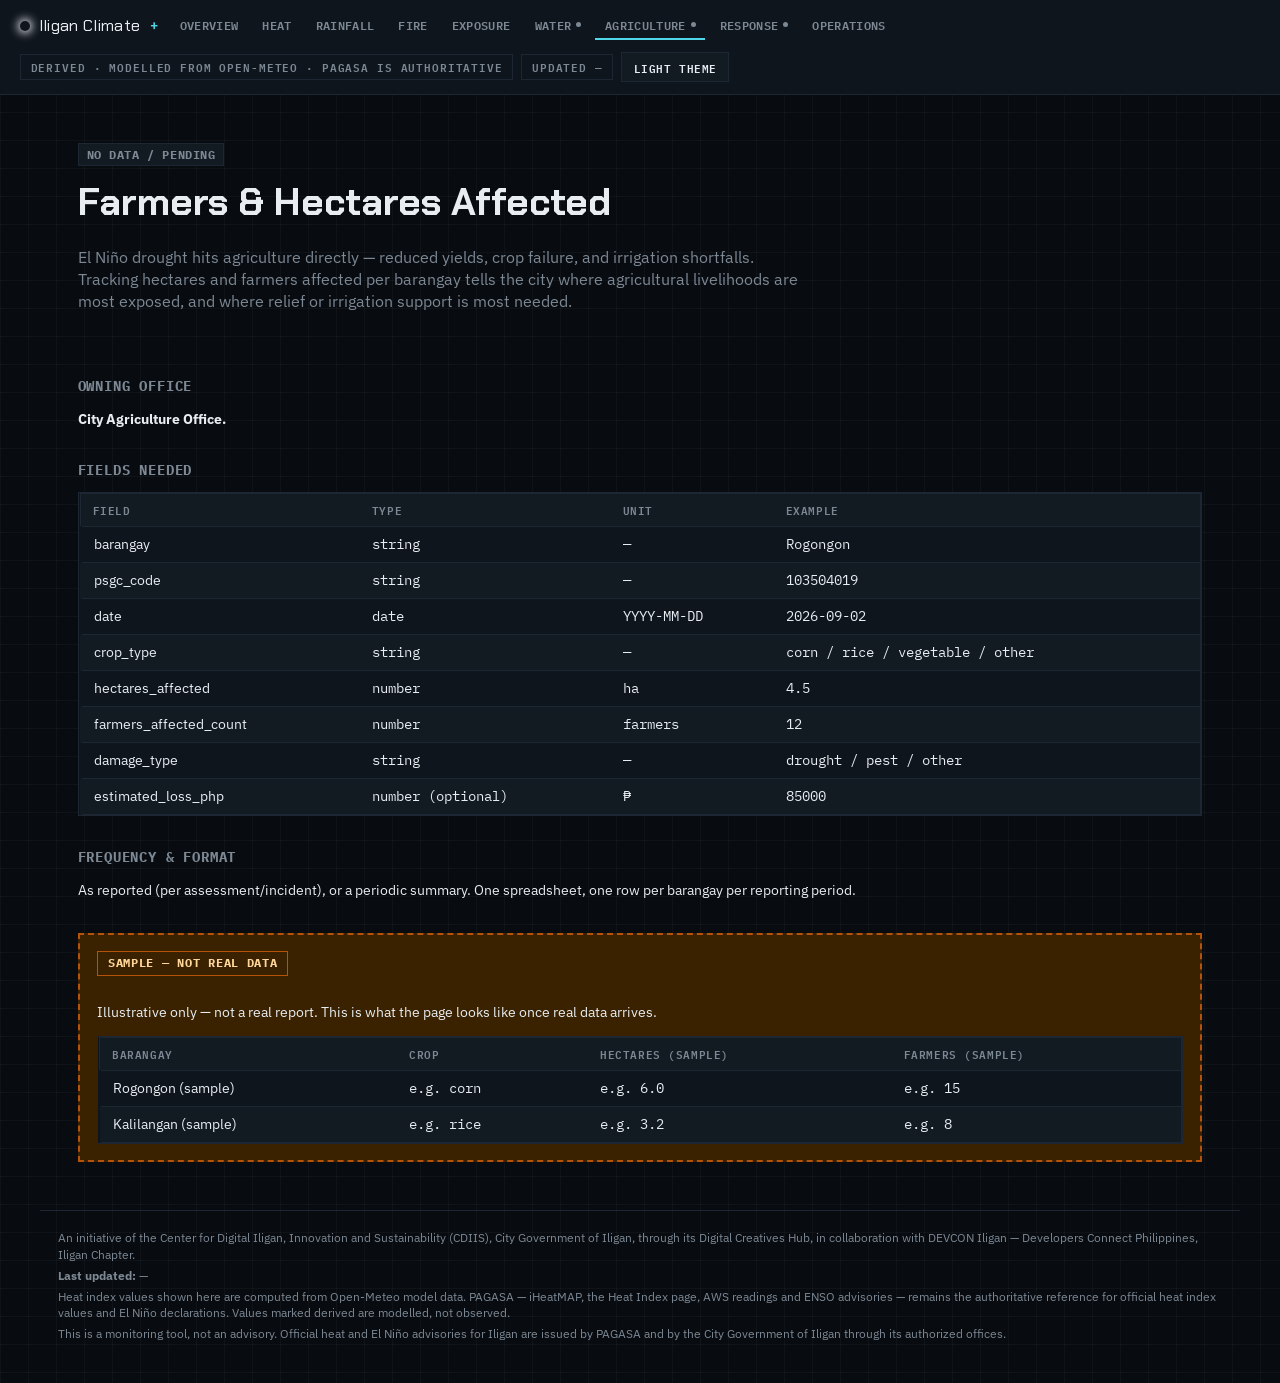
==== commit 27d73eeb: "feat: CDIIS attribution, revised data disclaimers, rename to Iligan Climate+ Corrects the project's " ====
--- a/src/agri.html
+++ b/src/agri.html
@@ -3,7 +3,7 @@
 <head>
 <meta charset="UTF-8">
 <meta name="viewport" content="width=device-width, initial-scale=1">
-<title>Iligan Farmers &amp; Hectares Affected</title>
+<title>Farmers & Hectares Affected · Iligan Climate+</title>
 <link rel="preconnect" href="https://fonts.googleapis.com">
 <link rel="preconnect" href="https://fonts.gstatic.com" crossorigin>
 <link href="https://fonts.googleapis.com/css2?family=Chakra+Petch:wght@500;600;700&family=IBM+Plex+Mono:wght@400;500;600&family=IBM+Plex+Sans:wght@400;500;600;700&display=swap" rel="stylesheet">
@@ -12,9 +12,10 @@
 <body>
 
 <header class="landing-header">
-  <div class="wordmark"><span class="wordmark-dot" id="wordmark-dot"></span>ILIGAN CLIMATE</div>
+  <div class="wordmark"><span class="wordmark-dot" id="wordmark-dot"></span>Iligan Climate<span class="wordmark-plus">+</span></div>
   <nav class="site-nav" id="site-nav" aria-label="Indicator pages"></nav>
   <div class="topbar-chips">
+    <span class="chip chip-outline" id="derived-chip"></span>
     <span class="chip chip-fresh" id="freshness-chip">UPDATED —</span>
     <button type="button" id="theme-toggle" class="icon-btn" aria-label="Switch color theme">
       <span id="theme-toggle-label">Light theme</span>
@@ -77,9 +78,10 @@
 
 <footer>
   <div class="container" style="padding:0;">
-    <p>Built by DEVCON Iligan (volunteer civic-tech) — not a City of Iligan office. City data owned and confirmed by the city.</p>
+    <p id="footer-attribution"></p>
     <p><strong>Last updated:</strong> <span id="footer-updated">—</span></p>
-    <p>Derived DEVCON Iligan indicator — not an official PAGASA declaration or City of Iligan figure.</p>
+    <p id="footer-derived-note"></p>
+    <p id="footer-monitoring-notice"></p>
   </div>
 </footer>
 
--- a/src/styles.css
+++ b/src/styles.css
@@ -614,6 +614,26 @@
   background: transparent;
   border: 1.5px dashed currentColor;
 }
+.map-legend-swatch.hotspot-swatch {
+  border-radius: 0;
+  background: transparent;
+  width: 0; height: 0;
+  border-left: 6px solid transparent;
+  border-right: 6px solid transparent;
+  border-bottom: 10px solid var(--hotspot-color, #ff7a3d);
+}
+
+/* Satellite thermal-anomaly markers — a triangle, deliberately distinct
+   from the circleMarker used for barangay reference points: an event,
+   not a place. */
+.hotspot-marker-shape {
+  display: block;
+  width: 0; height: 0;
+  border-left: 7px solid transparent;
+  border-right: 7px solid transparent;
+  border-bottom: 12px solid var(--hotspot-color, #ff7a3d);
+  filter: drop-shadow(0 0 3px rgba(255, 122, 61, 0.7));
+}
 
 /* ---------------------------------------------------------------------
    Table
@@ -677,6 +697,43 @@
   font-size: 0.76rem;
   color: var(--text-muted);
   margin: 0.5rem 0.1rem 0;
+}
+
+/* ---------------------------------------------------------------------
+   Fire hotspot day-by-day timeline — plain CSS bars, no chart library
+--------------------------------------------------------------------- */
+.hotspot-timeline {
+  display: flex;
+  align-items: flex-end;
+  gap: 0.6rem;
+  height: 90px;
+}
+.hotspot-timeline-day {
+  flex: 1;
+  display: flex;
+  flex-direction: column;
+  align-items: center;
+  justify-content: flex-end;
+  height: 100%;
+  gap: 0.3rem;
+}
+.hotspot-timeline-count {
+  font-family: var(--font-mono);
+  font-size: 0.7rem;
+  color: var(--text-muted);
+}
+.hotspot-timeline-bar {
+  width: 100%;
+  max-width: 28px;
+  background: var(--hotspot-color, #ff7a3d);
+  border-radius: 2px 2px 0 0;
+  min-height: 3px;
+}
+.hotspot-timeline-label {
+  font-family: var(--font-mono);
+  font-size: 0.65rem;
+  color: var(--text-muted);
+  white-space: nowrap;
 }
 
 /* ---------------------------------------------------------------------
@@ -770,6 +827,14 @@
 footer p { margin: 0.28rem 0; }
 footer a { color: var(--accent); }
 
+/* Full attribution by default; the compact form takes over once space is
+   tight (narrow mobile) — see chrome.js's renderDisclosureCopy(). */
+.attribution-compact { display: none; }
+@media (max-width: 640px) {
+  .attribution-full { display: none; }
+  .attribution-compact { display: inline; }
+}
+
 .load-state {
   max-width: 1200px;
   margin: 2rem auto;
@@ -892,9 +957,14 @@
   gap: 0.55rem;
   font-family: var(--font-display);
   font-size: 1.05rem;
-  letter-spacing: 0.04em;
-  text-transform: uppercase;
+  letter-spacing: 0.02em;
   color: var(--text);
+}
+.wordmark-plus {
+  color: var(--accent);
+  font-size: 0.82em;
+  font-weight: 600;
+  margin-left: 0.02em;
 }
 .wordmark-dot {
   width: 10px; height: 10px;
@@ -1270,6 +1340,7 @@
 .reframe-item { display: flex; align-items: flex-start; gap: 0.5rem; margin-bottom: 0.7rem; font-size: 0.85rem; }
 .reframe-item .icon { width: 18px; height: 18px; flex: none; margin-top: 0.1rem; color: var(--text-muted); }
 .reframe-item .owner { display: block; color: var(--text-muted); font-size: 0.76rem; }
+.reframe-item .owner.is-live { color: var(--accent); font-weight: 600; font-family: var(--font-mono); letter-spacing: 0.04em; }
 
 /* -----------------------------------------------------------------------
    Landing footer link + icon utility
@@ -1410,6 +1481,63 @@
   padding: 0.2rem 0.6rem;
   margin-bottom: 0.8rem;
 }
+
+/* Always-visible caveat callout — same attention-amber tokens as
+   .sample-block, but a solid (not dashed) border: this isn't a
+   placeholder, it's a real number with real, permanent caveats. */
+.caveat-block {
+  border: 2px solid var(--stale-border);
+  background: var(--stale-bg);
+  padding: 1rem 1.1rem;
+  margin-top: 1.5rem;
+}
+.caveat-banner {
+  display: inline-block;
+  font-family: var(--font-mono);
+  font-size: 0.75rem;
+  font-weight: 700;
+  letter-spacing: 0.06em;
+  color: var(--stale-fg);
+  border: 1px solid var(--stale-border);
+  padding: 0.2rem 0.6rem;
+  margin-bottom: 0.8rem;
+}
+.caveat-block ol { margin: 0; padding-left: 1.2rem; }
+.caveat-block li { margin-bottom: 0.6rem; }
+.caveat-block li:last-child { margin-bottom: 0; }
+
+/* ---------------------------------------------------------------------
+   Population-by-band split
+--------------------------------------------------------------------- */
+.exposure-bands { display: flex; flex-direction: column; gap: 0.7rem; }
+.exposure-band-row {
+  display: grid;
+  grid-template-columns: 9.5rem 1fr 9rem;
+  align-items: center;
+  gap: 0.8rem;
+}
+.exposure-band-bar-track {
+  background: var(--surface-2);
+  border: 1px solid var(--border);
+  height: 20px;
+  overflow: hidden;
+}
+.exposure-band-bar-fill {
+  height: 100%;
+  min-width: 2px;
+  transition: width 0.4s ease;
+}
+.exposure-band-value {
+  font-family: var(--font-mono);
+  font-variant-numeric: tabular-nums;
+  font-size: 0.82rem;
+  text-align: right;
+  white-space: nowrap;
+}
+@media (max-width: 640px) {
+  .exposure-band-row { grid-template-columns: 6.5rem 1fr 6rem; gap: 0.5rem; }
+  .exposure-band-value { font-size: 0.72rem; }
+}
 .sample-block table { background: transparent; }
 
 /* -----------------------------------------------------------------------
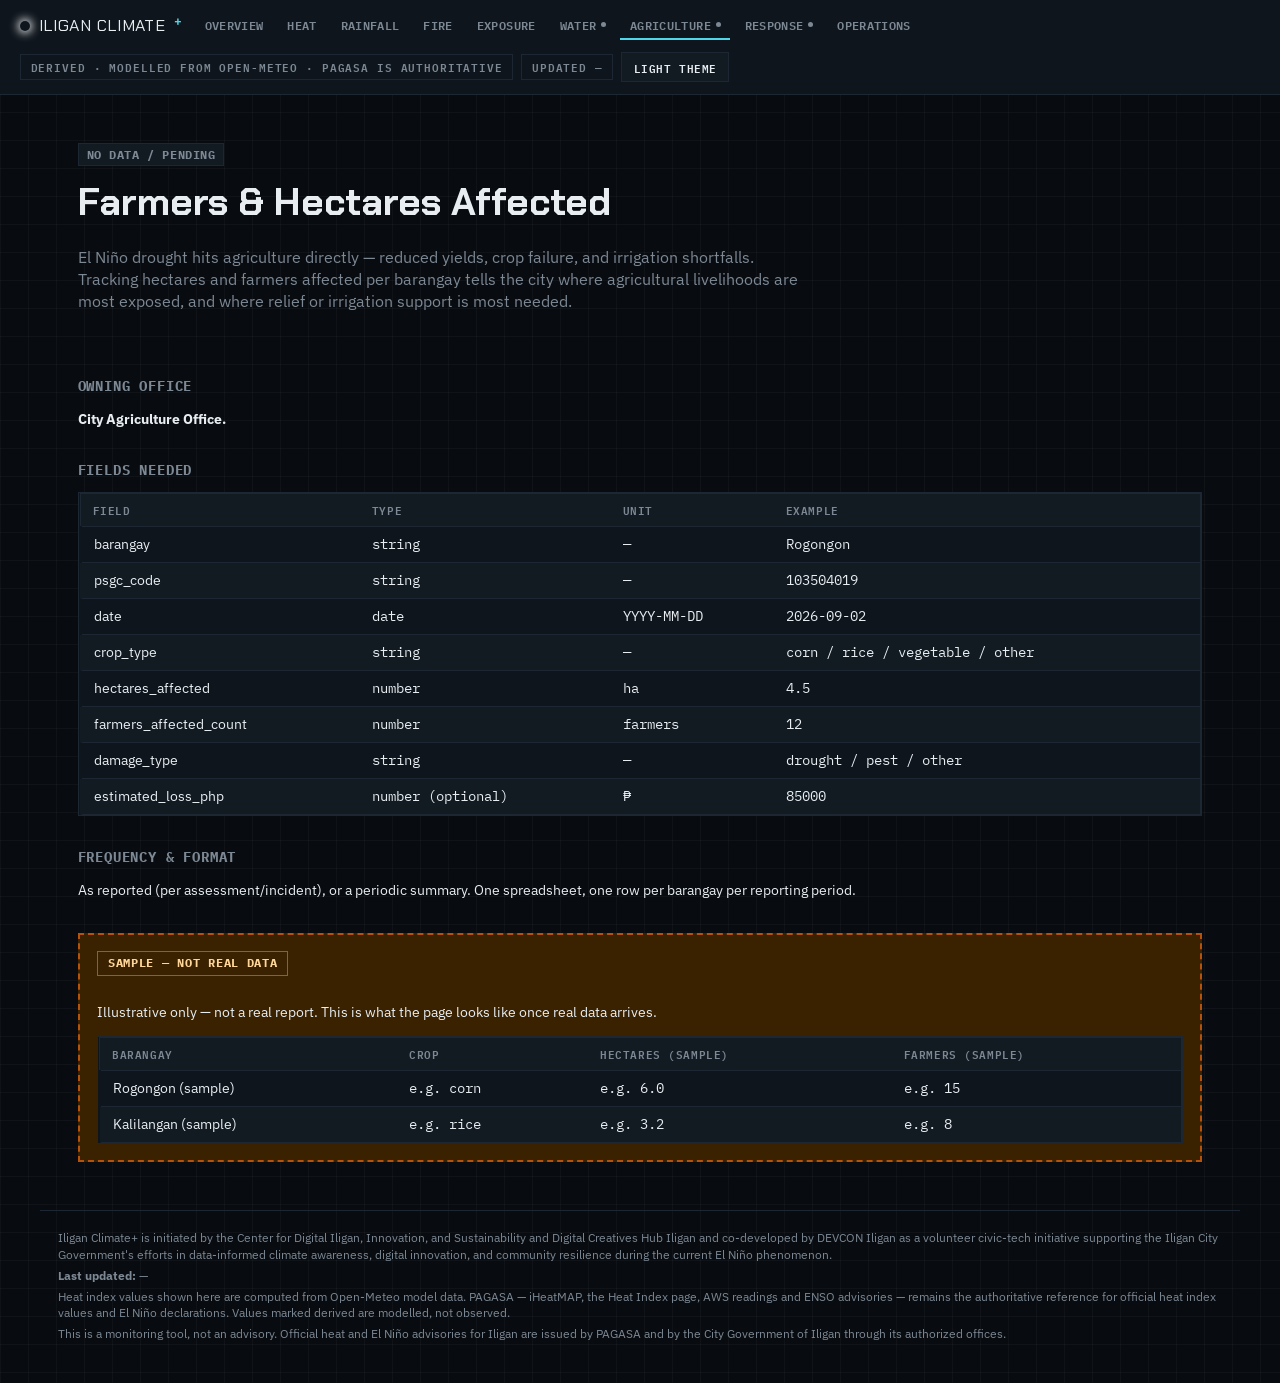
==== commit 18a3211f: "fix: use approved footer attribution verbatim, wordmark back to ALL CAPS Replaces FOOTER_ATTRIBUTION" ====
--- a/src/agri.html
+++ b/src/agri.html
@@ -3,7 +3,7 @@
 <head>
 <meta charset="UTF-8">
 <meta name="viewport" content="width=device-width, initial-scale=1">
-<title>Farmers & Hectares Affected · Iligan Climate+</title>
+<title>Farmers & Hectares Affected · ILIGAN CLIMATE+</title>
 <link rel="preconnect" href="https://fonts.googleapis.com">
 <link rel="preconnect" href="https://fonts.gstatic.com" crossorigin>
 <link href="https://fonts.googleapis.com/css2?family=Chakra+Petch:wght@500;600;700&family=IBM+Plex+Mono:wght@400;500;600&family=IBM+Plex+Sans:wght@400;500;600;700&display=swap" rel="stylesheet">
@@ -12,7 +12,7 @@
 <body>
 
 <header class="landing-header">
-  <div class="wordmark"><span class="wordmark-dot" id="wordmark-dot"></span>Iligan Climate<span class="wordmark-plus">+</span></div>
+  <div class="wordmark"><span class="wordmark-dot" id="wordmark-dot"></span>ILIGAN CLIMATE<span class="wordmark-plus">+</span></div>
   <nav class="site-nav" id="site-nav" aria-label="Indicator pages"></nav>
   <div class="topbar-chips">
     <span class="chip chip-outline" id="derived-chip"></span>
--- a/src/styles.css
+++ b/src/styles.css
@@ -827,14 +827,6 @@
 footer p { margin: 0.28rem 0; }
 footer a { color: var(--accent); }
 
-/* Full attribution by default; the compact form takes over once space is
-   tight (narrow mobile) — see chrome.js's renderDisclosureCopy(). */
-.attribution-compact { display: none; }
-@media (max-width: 640px) {
-  .attribution-full { display: none; }
-  .attribution-compact { display: inline; }
-}
-
 .load-state {
   max-width: 1200px;
   margin: 2rem auto;
@@ -957,14 +949,17 @@
   gap: 0.55rem;
   font-family: var(--font-display);
   font-size: 1.05rem;
-  letter-spacing: 0.02em;
+  letter-spacing: 0.04em;
+  text-transform: uppercase;
   color: var(--text);
 }
 .wordmark-plus {
   color: var(--accent);
-  font-size: 0.82em;
+  font-size: 0.78em;
   font-weight: 600;
   margin-left: 0.02em;
+  position: relative;
+  top: -0.3em;
 }
 .wordmark-dot {
   width: 10px; height: 10px;
